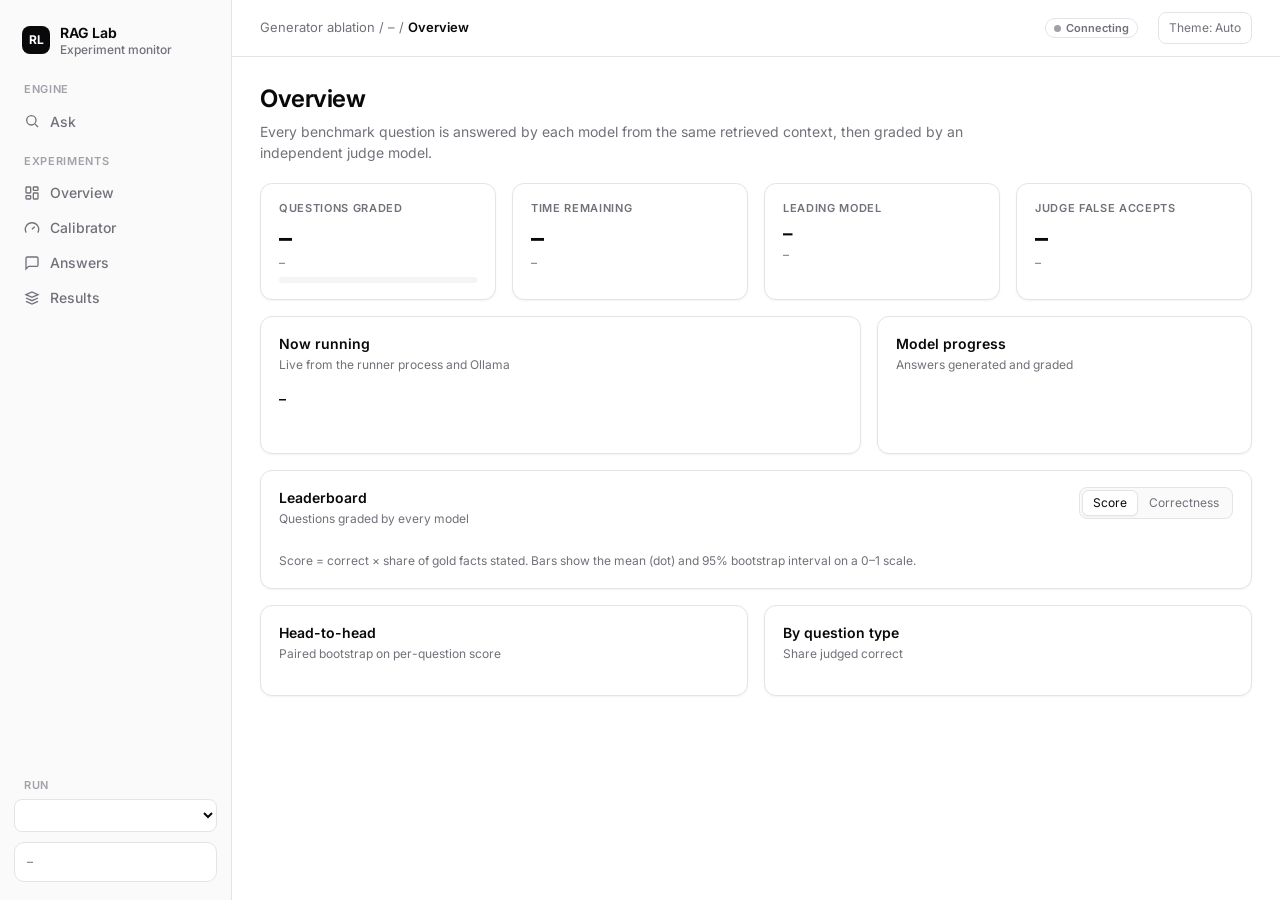
==== static/ablation.html @ 15f3eef8 "feat(web): real-time RAG engine website and experiment monitor Engine (core/engine.py, POST /engine/" ====
<!doctype html>
<html lang="en">
<head>
  <meta charset="utf-8">
  <meta name="viewport" content="width=device-width, initial-scale=1">
  <title>RAG Lab Monitor</title>
  <link rel="preconnect" href="https://fonts.googleapis.com">
  <link rel="preconnect" href="https://fonts.gstatic.com" crossorigin>
  <link href="https://fonts.googleapis.com/css2?family=Inter:wght@400;500;600;700&display=swap" rel="stylesheet">
  <link rel="stylesheet" href="/static/app.css">
</head>
<body>
<div class="app">
  <aside class="sidebar">
    <div class="brand"><div class="brand-mark">RL</div><div>RAG Lab<small>Experiment monitor</small></div></div>
    <nav aria-label="Views">
      <div class="nav-label">Engine</div>
      <a href="/"><svg viewBox="0 0 24 24" fill="none" stroke="currentColor" stroke-width="2" aria-hidden="true"><circle cx="11" cy="11" r="7"/><path d="M21 21l-4.3-4.3"/></svg>Ask</a>
      <div class="nav-label" style="margin-top:14px">Experiments</div>
      <a href="#overview" data-view="overview"><svg viewBox="0 0 24 24" fill="none" stroke="currentColor" stroke-width="2" aria-hidden="true"><rect x="3" y="3" width="7" height="9" rx="1"/><rect x="14" y="3" width="7" height="5" rx="1"/><rect x="14" y="12" width="7" height="9" rx="1"/><rect x="3" y="16" width="7" height="5" rx="1"/></svg>Overview</a>
      <a href="#calibrator" data-view="calibrator"><svg viewBox="0 0 24 24" fill="none" stroke="currentColor" stroke-width="2" aria-hidden="true"><path d="M12 14l4-4"/><path d="M3.3 19a10 10 0 1 1 17.4 0"/></svg>Calibrator</a>
      <a href="#answers" data-view="answers"><svg viewBox="0 0 24 24" fill="none" stroke="currentColor" stroke-width="2" aria-hidden="true"><path d="M21 15a2 2 0 0 1-2 2H7l-4 4V5a2 2 0 0 1 2-2h14a2 2 0 0 1 2 2z"/></svg>Answers</a>
      <a href="#results" data-view="results"><svg viewBox="0 0 24 24" fill="none" stroke="currentColor" stroke-width="2" aria-hidden="true"><path d="M3 7l9-4 9 4-9 4z"/><path d="M3 12l9 4 9-4"/><path d="M3 17l9 4 9-4"/></svg>Results</a>
    </nav>
    <div class="side-footer">
      <div><div class="nav-label">Run</div><select id="run" aria-label="Ablation run"></select></div>
      <div class="side-card" id="side-status">–</div>
    </div>
  </aside>

  <div class="main">
    <header class="topbar">
      <div class="crumbs">Generator ablation / <span id="crumb-run">–</span> / <b id="crumb-view">Overview</b></div>
      <div class="topbar-right">
        <span class="badge" id="status"><span class="dot"></span><span id="status-text">Connecting</span></span>
        <span class="updated" id="updated"></span>
        <button class="icon-btn" id="theme" type="button" aria-label="Color theme">Theme: Auto</button>
      </div>
    </header>

    <div class="content">
      <div class="error" id="error" role="alert" hidden></div>

      <!-- OVERVIEW -->
      <section class="view" id="view-overview">
        <div class="page-head"><h1>Overview</h1><p>Every benchmark question is answered by each model from the same retrieved context, then graded by an independent judge model.</p></div>
        <div class="grid kpis">
          <div class="card kpi"><div class="kpi-label">Questions graded</div><div class="kpi-value num" id="k-progress">–</div><div class="kpi-caption" id="k-progress-cap">–</div><div class="track"><span id="k-progress-bar" style="width:0"></span></div></div>
          <div class="card kpi"><div class="kpi-label">Time remaining</div><div class="kpi-value num" id="k-eta">–</div><div class="kpi-caption" id="k-eta-cap">–</div></div>
          <div class="card kpi"><div class="kpi-label">Leading model</div><div class="kpi-value" id="k-lead">–</div><div class="kpi-caption" id="k-lead-cap">–</div></div>
          <div class="card kpi"><div class="kpi-label">Judge false accepts</div><div class="kpi-value num" id="k-judge">–</div><div class="kpi-caption" id="k-judge-cap">–</div></div>
        </div>

        <div class="grid wide-left mt">
          <div class="card">
            <div class="card-head"><div><h2>Now running</h2><p>Live from the runner process and Ollama</p></div></div>
            <div class="card-body" aria-live="polite">
              <div class="phase" id="now-phase">–</div>
              <div class="steps" id="now-steps"></div>
              <div class="question" id="now-question" hidden></div>
            </div>
          </div>
          <div class="card">
            <div class="card-head"><div><h2>Model progress</h2><p>Answers generated and graded</p></div></div>
            <div class="card-body" id="model-progress"></div>
          </div>
        </div>

        <div class="card mt">
          <div class="card-head">
            <div><h2>Leaderboard</h2><p id="lb-sub">Questions graded by every model</p></div>
            <div class="segmented" role="group" aria-label="Metric">
              <button type="button" data-metric="leaderboard_score" aria-pressed="true">Score</button>
              <button type="button" data-metric="correctness" aria-pressed="false">Correctness</button>
            </div>
          </div>
          <div class="card-body table-wrap"><table id="leaderboard"></table>
            <p class="note">Score = correct × share of gold facts stated. Bars show the mean (dot) and 95% bootstrap interval on a 0–1 scale.</p></div>
        </div>

        <div class="grid two mt">
          <div class="card"><div class="card-head"><div><h2>Head-to-head</h2><p>Paired bootstrap on per-question score</p></div></div><div class="card-body pairs" id="pairs"></div></div>
          <div class="card"><div class="card-head"><div><h2>By question type</h2><p>Share judged correct</p></div></div><div class="card-body table-wrap"><table id="categories"></table></div></div>
        </div>
      </section>

      <!-- CALIBRATOR -->
      <section class="view" id="view-calibrator" hidden>
        <div class="page-head"><h1>Calibrator</h1><p>Before answering, a bootstrap ensemble of logistic models predicts from retrieval signals whether the retrieved documents contain the evidence. Confident questions take the fast path; the rest are reranked by a cross-encoder. Measured on held-out questions.</p></div>
        <div id="cal-missing" class="card empty" hidden>No calibrator evaluation yet. Run <code>scripts/evaluate_calibrator.py</code>.</div>
        <div id="cal-body">
          <div class="grid kpis">
            <div class="card kpi"><div class="kpi-label">Ranking quality (AUC)</div><div class="kpi-value num" id="c-auc">–</div><div class="kpi-caption" id="c-auc-cap">–</div></div>
            <div class="card kpi"><div class="kpi-label">Probability error (Brier)</div><div class="kpi-value num" id="c-brier">–</div><div class="kpi-caption" id="c-brier-cap">–</div></div>
            <div class="card kpi"><div class="kpi-label">Recall@10 with routing</div><div class="kpi-value num" id="c-recall">–</div><div class="kpi-caption" id="c-recall-cap">–</div></div>
            <div class="card kpi"><div class="kpi-label">Retrieval time saved</div><div class="kpi-value num" id="c-time">–</div><div class="kpi-caption" id="c-time-cap">–</div></div>
          </div>

          <div class="card mt">
            <div class="card-head"><div><h2>Answer only when confident</h2><p id="sel-sub">If the system declines the questions the calibrator is least sure about, does answer accuracy rise?</p></div></div>
            <div class="card-body"><div id="selective"></div><div class="legend" id="selective-legend"></div><p class="note" id="selective-note"></p></div>
          </div>

          <div class="grid two mt">
            <div class="card">
              <div class="card-head"><div><h2>Reliability</h2><p>Predicted chance of complete retrieval vs. how often it happened</p></div></div>
              <div class="card-body"><div id="reliability"></div><p class="note">On the dashed line, a prediction of 70% comes true 70% of the time.</p></div>
            </div>
            <div class="card">
              <div class="card-head"><div><h2>Cost vs. quality</h2><p>Every Fast threshold, from "always rerank" to "never rerank"</p></div></div>
              <div class="card-body"><div id="frontier"></div><p class="note" id="frontier-note"></p></div>
            </div>
          </div>

          <div class="card mt">
            <div class="card-head"><div><h2>Where questions are routed</h2><p>Held-out questions at the configured thresholds</p></div></div>
            <div class="card-body"><div id="routes"></div></div>
          </div>
        </div>
      </section>

      <!-- ANSWERS -->
      <section class="view" id="view-answers" hidden>
        <div class="page-head"><h1>Answers</h1><p>The most recent questions, every model's answer side by side with the judge's verdict.</p></div>
        <div class="toolbar">
          <div class="segmented" role="group" aria-label="Filter answers">
            <button type="button" data-filter="all" aria-pressed="true">All</button>
            <button type="button" data-filter="disagree" aria-pressed="false">Models disagree</button>
            <button type="button" data-filter="wrong" aria-pressed="false">Any incorrect</button>
            <button type="button" data-filter="pending" aria-pressed="false">Awaiting judge</button>
          </div>
          <input class="search" id="feed-search" type="search" placeholder="Search questions or answers" aria-label="Search answers">
        </div>
        <div class="feed" id="feed"></div>
      </section>

      <!-- RESULTS -->
      <section class="view" id="view-results" hidden>
        <div class="page-head"><h1>Results</h1><p>Every saved experiment in <code>results/</code>, with its metrics, per-question CSVs, and the git commit and config it was produced with.</p></div>
        <div class="card"><div class="card-body table-wrap"><table id="results-table"></table></div></div>
      </section>
    </div>
  </div>
</div>
<div class="tooltip" id="tooltip" role="tooltip"></div>

<script>
const POLL_MS = 4000, CAL_POLL_MS = 30000;
const SERIES = ['var(--series-1)', 'var(--series-2)', 'var(--series-3)'];
const VIEWS = { overview: 'Overview', calibrator: 'Calibrator', answers: 'Answers', results: 'Results' };
const $ = (id) => document.getElementById(id);
const esc = (s) => String(s ?? '').replace(/[&<>"']/g, c => ({ '&': '&amp;', '<': '&lt;', '>': '&gt;', '"': '&quot;', "'": '&#39;' }[c]));
const short = (m) => m.split('/').pop();
const pct = (x, d = 0) => x == null ? '–' : `${(x * 100).toFixed(d)}%`;
const fix = (x, d = 2) => x == null ? '–' : Number(x).toFixed(d);
const store = { get(k) { try { return localStorage.getItem(k); } catch { return null; } }, set(k, v) { try { localStorage.setItem(k, v); } catch {} } };

let runName = null, status = null, calibration = null, metric = 'leaderboard_score', feedFilter = 'all';
let statusTimer = null, calTimer = null;
const seen = new Set(), openGold = new Set();
const colorOf = {};

/* ---------- theme ---------- */
const THEMES = ['auto', 'light', 'dark'];
function applyTheme(t) {
  if (t === 'auto') document.documentElement.removeAttribute('data-theme'); else document.documentElement.dataset.theme = t;
  $('theme').textContent = `Theme: ${t[0].toUpperCase()}${t.slice(1)}`;
}
let theme = store.get('rag-lab-theme') || 'auto';
applyTheme(theme);
$('theme').onclick = () => { theme = THEMES[(THEMES.indexOf(theme) + 1) % 3]; store.set('rag-lab-theme', theme); applyTheme(theme); };

/* ---------- tooltip ---------- */
const tip = $('tooltip');
function showTip(html, x, y) { tip.innerHTML = html; tip.style.display = 'block'; tip.style.left = `${Math.min(x + 14, innerWidth - tip.offsetWidth - 8)}px`; tip.style.top = `${Math.min(y + 14, innerHeight - tip.offsetHeight - 8)}px`; }
function hideTip() { tip.style.display = 'none'; }
function bindTips(root) {
  root.querySelectorAll('[data-tip]').forEach(el => {
    el.addEventListener('mousemove', e => showTip(el.dataset.tip, e.clientX, e.clientY));
    el.addEventListener('mouseleave', hideTip);
    el.addEventListener('focus', () => { const r = el.getBoundingClientRect(); showTip(el.dataset.tip, r.left + r.width / 2, r.top); });
    el.addEventListener('blur', hideTip);
  });
}

/* ---------- routing ---------- */
function currentView() { const v = location.hash.slice(1); return VIEWS[v] ? v : 'overview'; }
function showView() {
  const v = currentView();
  Object.keys(VIEWS).forEach(k => { $(`view-${k}`).hidden = k !== v; });
  document.querySelectorAll('nav a[data-view]').forEach(a => a.setAttribute('aria-current', a.dataset.view === v ? 'page' : 'false'));
  $('crumb-view').textContent = VIEWS[v];
  if (v === 'calibrator') pollCalibration();
  if (v === 'results') loadResults();
}
addEventListener('hashchange', showView);

/* ---------- data ---------- */
async function getJSON(url) { const r = await fetch(url); if (!r.ok) throw new Error(`${url}: HTTP ${r.status}`); return r.json(); }
function setError(message) { $('error').hidden = !message; $('error').textContent = message || ''; }

async function loadRuns() {
  const runs = await getJSON('/ablation/runs');
  $('run').innerHTML = runs.map(r => `<option value="${esc(r.name)}">${esc(r.name)}${r.running ? ' · live' : ''}</option>`).join('');
  const saved = store.get('rag-lab-run');
  const pick = runs.find(r => r.name === saved) || runs.find(r => r.running) || runs[0];
  if (!pick) { setError('No ablation runs found in data/ablation_runs.'); return; }
  runName = pick.name; $('run').value = runName;
  $('run').onchange = () => { runName = $('run').value; store.set('rag-lab-run', runName); seen.clear(); pollStatus(); pollCalibration(); };
}
async function pollStatus() {
  clearTimeout(statusTimer);
  if (!runName) return;
  try { status = await getJSON(`/ablation/runs/${encodeURIComponent(runName)}`); setError(''); rerender(); }
  catch (e) { setError(`Could not refresh: ${e.message}`); }
  finally { if (!document.hidden) statusTimer = setTimeout(pollStatus, POLL_MS); }
}
async function pollCalibration() {
  clearTimeout(calTimer);
  try { calibration = await getJSON(`/ablation/calibration?run=${encodeURIComponent(runName || '')}`); renderCalibrator(); }
  catch (e) { setError(`Could not load calibrator results: ${e.message}`); }
  finally { if (!document.hidden && currentView() === 'calibrator') calTimer = setTimeout(pollCalibration, CAL_POLL_MS); }
}
document.addEventListener('visibilitychange', () => { if (!document.hidden) { pollStatus(); if (currentView() === 'calibrator') pollCalibration(); } });

function rerender() {
  if (!status) return;
  const models = Object.keys(status.manifest.candidates);
  models.forEach((m, i) => { colorOf[m] = SERIES[i] || 'var(--faint)'; });
  renderChrome(); renderOverview(models); renderFeed(models);
}

/* ---------- chrome ---------- */
function duration(s) {
  if (s == null) return '–';
  const h = Math.floor(s / 3600), m = Math.round((s % 3600) / 60);
  if (h >= 24) return `${Math.floor(h / 24)}d ${h % 24}h`;
  return h ? `${h}h ${m}m` : `${m}m`;
}
function renderChrome() {
  const s = status;
  $('crumb-run').textContent = s.name;
  $('status').className = 'badge' + (s.running ? ' live' : '');
  $('status-text').textContent = s.running ? 'Live' : 'Stopped';
  $('updated').textContent = `Updated ${new Date().toLocaleTimeString([], { hour: '2-digit', minute: '2-digit', second: '2-digit' })}`;
  $('side-status').innerHTML = s.running
    ? `<b>Runner active</b><br>${esc(s.activity.phase)}${s.activity.model ? ` · ${esc(short(s.activity.model))}` : ''}<br>Judge: ${esc(s.manifest.judge_model)}`
    : `<b>Runner stopped</b><br>Finished work is kept; restart the runner to resume.`;
}

/* ---------- overview ---------- */
function ciBar(value, lo, hi, color) {
  const W = 140, H = 18, x = v => 5 + v * (W - 10);
  return `<svg width="${W}" height="${H}" viewBox="0 0 ${W} ${H}" aria-hidden="true" style="vertical-align:middle">
    <line x1="${x(0)}" x2="${x(1)}" y1="9" y2="9" stroke="var(--grid)" stroke-width="2" stroke-linecap="round"/>
    <line x1="${x(lo)}" x2="${x(hi)}" y1="9" y2="9" stroke="${color}" stroke-width="2" stroke-linecap="round"/>
    <line x1="${x(lo)}" x2="${x(lo)}" y1="5" y2="13" stroke="${color}" stroke-width="2" stroke-linecap="round"/>
    <line x1="${x(hi)}" x2="${x(hi)}" y1="5" y2="13" stroke="${color}" stroke-width="2" stroke-linecap="round"/>
    <circle cx="${x(value)}" cy="9" r="4.5" fill="${color}" stroke="var(--card)" stroke-width="2"/></svg>`;
}
function renderOverview(models) {
  const s = status, p = s.progress, sum = s.summary;
  $('k-progress').textContent = `${p.fully_judged} / ${p.total}`;
  $('k-progress-cap').textContent = `${p.retrieved} retrieved · ${pct(p.fully_judged / p.total, 1)} complete`;
  $('k-progress-bar').style.width = `${100 * p.fully_judged / p.total}%`;
  if (s.running && s.eta_seconds != null) {
    $('k-eta').textContent = duration(s.eta_seconds);
    const done = new Date(Date.now() + s.eta_seconds * 1000);
    $('k-eta-cap').textContent = `finishes around ${done.toLocaleDateString([], { weekday: 'short' })} ${done.toLocaleTimeString([], { hour: '2-digit', minute: '2-digit' })}`;
  } else { $('k-eta').textContent = 'Paused'; $('k-eta-cap').textContent = 'runner not active'; }

  const ranked = models.filter(m => sum.models[m]).sort((a, b) => sum.models[b].leaderboard_score - sum.models[a].leaderboard_score);
  if (ranked.length) {
    const lead = ranked[0];
    const pairs = Object.values(sum.paired_leaderboard_differences || {}).filter(x => x.first === lead || x.second === lead);
    const clear = pairs.length && pairs.every(x => x.significant && ((x.first === lead) === (x.mean_difference > 0)));
    $('k-lead').innerHTML = `<span class="swatch" style="background:${colorOf[lead]};margin-right:9px;width:11px;height:11px"></span>${esc(short(lead))}`;
    $('k-lead-cap').textContent = `score ${fix(sum.models[lead].leaderboard_score)} · ${clear ? 'ahead of every model (significant)' : 'lead not yet significant'}`;
  }
  const j = sum.judge_sanity;
  $('k-judge').textContent = j ? pct(j.wrong_answer_marked_correct) : '–';
  $('k-judge-cap').textContent = j ? `wrong answers judged correct · ${pct(j.wrong_answer_facts_present)} of their facts credited · n=${j.n}` : 'no sanity checks yet';

  const a = s.activity;
  const steps = [['retrieving', null, 'Retrieve'], ...models.map(m => ['generating', m, short(m)]), ['judging', null, 'Judge']];
  const activeIndex = steps.findIndex(([phase, model]) => phase === a.phase && (model == null || model === a.model));
  $('now-phase').innerHTML = s.running
    ? `<span class="dot on"></span>${esc({ generating: 'Generating answers', judging: 'Judging answers', retrieving: 'Retrieving context' }[a.phase] || a.phase)}${a.model ? ` <span class="muted">· ${esc(short(a.model))}</span>` : ''}`
    : '<span class="dot"></span>Stopped <span class="muted">· restart the runner to resume</span>';
  $('now-steps').innerHTML = steps.map(([, model, label], i) => {
    const state = !s.running ? '' : i < activeIndex ? 'done' : i === activeIndex ? 'active' : '';
    return `<span class="step ${state}">${model ? `<span class="swatch" style="background:${colorOf[model]}"></span>` : ''}${esc(label)}</span>`;
  }).join('<span class="faint" aria-hidden="true">→</span>');
  $('now-question').hidden = !a.question;
  $('now-question').innerHTML = a.question ? `<span class="chip">${esc((a.category || '').replaceAll('_', ' '))}</span>${esc(a.question)}` : '';

  $('model-progress').innerHTML = models.map(m => {
    const pm = p.models[m];
    const meter = (label, n) => `<div class="meter"><div class="meter-row"><span>${label}</span><span class="num"><b>${n}</b>/${p.total}</span></div><div class="track"><span style="width:${100 * n / p.total}%;background:${colorOf[m]}"></span></div></div>`;
    const live = s.running && a.model === m ? `<span class="badge live" style="margin-left:auto"><span class="dot"></span>${esc(a.phase)}</span>` : '';
    return `<div style="margin-bottom:14px"><div class="model-cell"><span class="swatch" style="background:${colorOf[m]}"></span>${esc(short(m))}${live}</div>${meter('Answered', pm.answered)}${meter('Graded', pm.judged)}</div>`;
  }).join('');

  $('lb-sub').textContent = `${sum.questions_judged_by_all_models} questions graded by every model · judge ${s.manifest.judge_model}`;
  const ciKey = metric === 'correctness' ? 'correctness_95ci' : 'leaderboard_95ci';
  const rows = models.filter(m => sum.models[m]).sort((x, y) => sum.models[y][metric] - sum.models[x][metric]);
  $('leaderboard').innerHTML = rows.length ? `<thead><tr><th>#</th><th>Model</th><th>${metric === 'correctness' ? 'Correct' : 'Score'} · 95% interval</th><th class="right">Score</th><th class="right">Correct</th><th class="right">Facts stated</th><th class="right">Avg answer</th><th class="right">Cut off</th></tr></thead><tbody>` +
    rows.map((m, i) => {
      const v = sum.models[m], [lo, hi] = v[ciKey];
      return `<tr><td class="faint num">${i + 1}</td>
        <td><div class="model-cell"><span class="swatch" style="background:${colorOf[m]}"></span><div>${esc(short(m))}<small>${esc(s.manifest.candidates[m])}</small></div></div></td>
        <td style="white-space:nowrap"><span tabindex="0" data-tip="<b>${esc(short(m))}</b>${metric === 'correctness' ? 'Correct' : 'Score'} ${fix(v[metric])}<br>95% interval ${fix(lo)}–${fix(hi)}">${ciBar(v[metric], lo, hi, colorOf[m])}</span> <span class="num muted small">${fix(lo)}–${fix(hi)}</span></td>
        <td class="right num"><b>${fix(v.leaderboard_score)}</b></td><td class="right num">${pct(v.correctness)}</td><td class="right num">${pct(v.completeness)}</td>
        <td class="right num">${Math.round(v.mean_generation_seconds)} s</td><td class="right num">${v.answers_cut_at_token_limit}</td></tr>`;
    }).join('') + '</tbody>' : '<tbody><tr><td class="empty">No graded questions yet.</td></tr></tbody>';
  bindTips($('leaderboard'));

  const pairs = Object.values(sum.paired_leaderboard_differences || {});
  $('pairs').innerHTML = pairs.length ? pairs.map(x => {
    const better = x.mean_difference >= 0 ? x.first : x.second, worse = better === x.first ? x.second : x.first;
    return `<div class="pair"><span class="swatch" style="background:${colorOf[better]}"></span><b>${esc(short(better))}</b><span class="muted">over</span>${esc(short(worse))}
      <span class="num">+${fix(Math.abs(x.mean_difference))}</span><span class="faint small num ci">95% interval ${fix(x['95ci'][0])} to ${fix(x['95ci'][1])}</span>
      <span class="badge ${x.significant ? 'ok' : ''}">${x.significant ? '✓ Significant' : '~ Not yet'}</span></div>`;
  }).join('') : '<div class="empty">Needs graded questions.</div>';

  const counts = sum.questions_by_category || {};
  const cats = Object.keys(counts);
  $('categories').innerHTML = cats.length ? `<thead><tr><th>Type</th><th class="right">n</th>${models.map(m => `<th class="right"><span class="swatch" style="background:${colorOf[m]}"></span> ${esc(short(m))}</th>`).join('')}</tr></thead><tbody>` +
    cats.map(c => `<tr><td style="text-transform:capitalize">${esc(c.replaceAll('_', ' '))}</td><td class="right faint num">${counts[c]}</td>${models.map(m => `<td class="right num">${pct(sum.models[m]?.correctness_by_category?.[c])}</td>`).join('')}</tr>`).join('') + '</tbody>'
    : '<tbody><tr><td class="empty">No graded questions yet.</td></tr></tbody>';
}
document.querySelectorAll('[data-metric]').forEach(b => b.addEventListener('click', () => {
  metric = b.dataset.metric;
  document.querySelectorAll('[data-metric]').forEach(o => o.setAttribute('aria-pressed', String(o === b)));
  rerender();
}));

/* ---------- calibrator ---------- */
function ticks(lo, hi, n) { return Array.from({ length: n + 1 }, (_, i) => lo + (hi - lo) * i / n); }
function renderCalibrator() {
  const c = calibration;
  $('cal-missing').hidden = !!c?.available; $('cal-body').hidden = !c?.available;
  if (!c?.available) return;
  const t = c.test, st = t.strategies;
  $('c-auc').textContent = fix(t.auc);
  $('c-auc-cap').textContent = `0.5 = guessing · ${t.n} held-out questions`;
  $('c-brier').textContent = fix(t.brier, 3);
  $('c-brier-cap').textContent = `constant guess ${fix(t.brier_constant, 3)} → ${pct(1 - t.brier / t.brier_constant)} lower error`;
  $('c-recall').textContent = fix(st.adaptive.recall, 3);
  $('c-recall-cap').textContent = `always rerank ${fix(st.crag.recall, 3)} · never rerank ${fix(st.hybrid.recall, 3)}`;
  $('c-time').textContent = pct(1 - st.adaptive.seconds / st.crag.seconds);
  $('c-time-cap').textContent = `${fix(st.adaptive.seconds, 1)} s vs ${fix(st.crag.seconds, 1)} s per query when always reranking`;
  renderSelective(c.selective_answering || {});
  renderReliability(t.reliability);
  renderFrontier(t, c.router);
  renderRoutes(t.routes);
}

function renderSelective(curves) {
  const models = Object.keys(curves).filter(m => curves[m].points.length);
  const n = Math.max(0, ...Object.values(curves).map(c => c.n));
  if (!models.length) {
    $('selective').innerHTML = `<div class="empty">Waiting for graded held-out answers (${n} so far, need 5).</div>`;
    $('selective-legend').innerHTML = ''; $('selective-note').textContent = ''; return;
  }
  const W = 720, H = 280, L = 44, R = 120, T = 12, B = 38;
  const x = cov => L + (1 - cov) / 0.8 * (W - L - R);
  const y = acc => T + (1 - acc) * (H - T - B);
  let svg = `<svg viewBox="0 0 ${W} ${H}" width="100%" role="img" aria-label="Accuracy as the system answers fewer, more confident questions">`;
  for (const v of ticks(0, 1, 4)) svg += `<line x1="${L}" x2="${W - R}" y1="${y(v)}" y2="${y(v)}" stroke="var(--grid)"/><text x="${L - 8}" y="${y(v) + 4}" text-anchor="end">${pct(v)}</text>`;
  for (const cov of [1, .8, .6, .4, .2]) svg += `<text x="${x(cov)}" y="${H - 18}" text-anchor="middle">${pct(cov)}</text>`;
  svg += `<text x="${(L + W - R) / 2}" y="${H - 2}" text-anchor="middle">share of questions answered (most confident first)</text>`;
  const labelY = [];
  models.forEach(m => {
    const cv = curves[m], color = colorOf[m] || 'var(--faint)';
    svg += `<line x1="${x(1)}" x2="${x(0.2)}" y1="${y(cv.overall)}" y2="${y(cv.overall)}" stroke="${color}" stroke-width="1.5" stroke-dasharray="4 4" opacity=".7"/>`;
    svg += `<polyline fill="none" stroke="${color}" stroke-width="2" stroke-linejoin="round" points="${cv.points.map(pt => `${x(pt.coverage)},${y(pt.accuracy)}`).join(' ')}"/>`;
    cv.points.forEach(pt => {
      svg += `<circle cx="${x(pt.coverage)}" cy="${y(pt.accuracy)}" r="4" fill="${color}" stroke="var(--card)" stroke-width="2"/>`;
      svg += `<circle cx="${x(pt.coverage)}" cy="${y(pt.accuracy)}" r="11" fill="transparent" tabindex="0" data-tip="<b>${esc(short(m))}</b>Answer the ${pct(pt.coverage)} most confident (${pt.answered} of ${cv.n})<br>Accuracy ${pct(pt.accuracy)} vs ${pct(cv.overall)} answering all"/>`;
    });
    const last = cv.points[cv.points.length - 1];
    let ly = y(last.accuracy) + 4; while (labelY.some(v => Math.abs(v - ly) < 13)) ly += 13; labelY.push(ly);
    svg += `<text class="label" x="${x(last.coverage) + 10}" y="${ly}">${esc(short(m))}</text>`;
  });
  $('selective').innerHTML = svg + '</svg>';
  bindTips($('selective'));
  $('selective-legend').innerHTML = models.map(m => `<span><span class="swatch" style="background:${colorOf[m]}"></span>${esc(short(m))} · AUC ${fix(curves[m].auc)}</span>`).join('') + '<span><span class="dash"></span>answering everything (= random abstention)</span>';
  const best = models[0], cv = curves[best], at70 = cv.points.find(pt => pt.coverage === 0.7);
  $('selective-note').textContent = `${cv.n} held-out questions graded so far. ` + (at70 ? `Answering only the 70% most confident, ${short(best)} is correct ${pct(at70.accuracy)} of the time vs ${pct(cv.overall)} when answering everything. ` : '') + 'A line above its dashed baseline means the calibrator’s confidence predicts answer correctness, not only retrieval. Small n: expect this to move as the run continues.';
}

function renderReliability(bins) {
  const S = 300, P = 38, x = v => P + v * (S - P - 10), y = v => S - P - v * (S - P - 10);
  let svg = `<svg viewBox="0 0 ${S} ${S}" width="100%" style="max-width:360px;display:block;margin:0 auto" role="img" aria-label="Reliability diagram">`;
  for (const v of ticks(0, 1, 4)) {
    svg += `<line x1="${x(0)}" x2="${x(1)}" y1="${y(v)}" y2="${y(v)}" stroke="var(--grid)"/><text x="${P - 6}" y="${y(v) + 4}" text-anchor="end">${pct(v)}</text>`;
    svg += `<text x="${x(v)}" y="${S - P + 16}" text-anchor="middle">${pct(v)}</text>`;
  }
  svg += `<line x1="${x(0)}" y1="${y(0)}" x2="${x(1)}" y2="${y(1)}" stroke="var(--faint)" stroke-dasharray="4 4"/>`;
  svg += `<polyline fill="none" stroke="var(--accent)" stroke-width="2" points="${bins.map(b => `${x(b.predicted)},${y(b.observed)}`).join(' ')}"/>`;
  bins.forEach(b => {
    svg += `<circle cx="${x(b.predicted)}" cy="${y(b.observed)}" r="5" fill="var(--accent)" stroke="var(--card)" stroke-width="2"/>`;
    svg += `<circle cx="${x(b.predicted)}" cy="${y(b.observed)}" r="12" fill="transparent" tabindex="0" data-tip="<b>${b.n} questions</b>Predicted ${pct(b.predicted)}<br>Actually complete ${pct(b.observed)}"/>`;
  });
  svg += `<text x="${(x(0) + x(1)) / 2}" y="${S - 4}" text-anchor="middle">predicted</text><text transform="translate(10 ${(y(0) + y(1)) / 2}) rotate(-90)" text-anchor="middle">observed</text></svg>`;
  $('reliability').innerHTML = svg + `<details class="data"><summary>Data table</summary><table><thead><tr><th>Predicted</th><th>Observed</th><th class="right">n</th></tr></thead><tbody>${bins.map(b => `<tr><td class="num">${pct(b.predicted)}</td><td class="num">${pct(b.observed)}</td><td class="right num">${b.n}</td></tr>`).join('')}</tbody></table></details>`;
  bindTips($('reliability'));
}

function renderFrontier(t, router) {
  const sweep = t.threshold_sweep, st = t.strategies;
  const xs = sweep.map(pt => pt.seconds), ys = sweep.map(pt => pt.recall);
  const xmin = Math.min(...xs) * 0.9, xmax = Math.max(...xs) * 1.05;
  const ymin = Math.floor((Math.min(...ys) - 0.01) * 100) / 100, ymax = Math.ceil((Math.max(...ys) + 0.01) * 100) / 100;
  const W = 420, H = 300, L = 46, R = 16, T = 22, B = 38;
  const x = v => L + (v - xmin) / (xmax - xmin) * (W - L - R), y = v => T + (ymax - v) / (ymax - ymin) * (H - T - B);
  let svg = `<svg viewBox="0 0 ${W} ${H}" width="100%" role="img" aria-label="Recall against retrieval seconds per query for each Fast threshold">`;
  for (const v of ticks(ymin, ymax, 4)) svg += `<line x1="${L}" x2="${W - R}" y1="${y(v)}" y2="${y(v)}" stroke="var(--grid)"/><text x="${L - 6}" y="${y(v) + 4}" text-anchor="end">${fix(v)}</text>`;
  for (const v of ticks(xmin, xmax, 4)) svg += `<text x="${x(v)}" y="${H - 20}" text-anchor="middle">${fix(v, 1)}s</text>`;
  svg += `<text x="${(L + W - R) / 2}" y="${H - 3}" text-anchor="middle">retrieval seconds per query</text>`;
  const ordered = [...sweep].sort((a, b) => a.seconds - b.seconds);
  svg += `<polyline fill="none" stroke="var(--faint)" stroke-width="2" points="${ordered.map(pt => `${x(pt.seconds)},${y(pt.recall)}`).join(' ')}"/>`;
  sweep.forEach(pt => {
    svg += `<circle cx="${x(pt.seconds)}" cy="${y(pt.recall)}" r="3" fill="var(--faint)"/>`;
    svg += `<circle cx="${x(pt.seconds)}" cy="${y(pt.recall)}" r="9" fill="transparent" tabindex="0" data-tip="<b>Fast if p ≥ ${fix(pt.fast_threshold)}</b>${pct(pt.fast_share)} take the fast path<br>Recall ${fix(pt.recall, 3)} · ${fix(pt.seconds, 2)} s/query"/>`;
  });
  [
    ['Always rerank', st.crag.seconds, st.crag.recall, 'var(--muted)', 'end'],
    ['Never rerank', st.hybrid.seconds, st.hybrid.recall, 'var(--muted)', 'start'],
    [`Adaptive (p ≥ ${fix(router.fast_mean)})`, st.adaptive.seconds, st.adaptive.recall, 'var(--accent)', 'end'],
  ].forEach(([label, sx, sy, color, anchor]) => {
    svg += `<circle cx="${x(sx)}" cy="${y(sy)}" r="6" fill="${color}" stroke="var(--card)" stroke-width="2"/>`;
    svg += `<text class="label" x="${x(sx) + (anchor === 'end' ? -10 : 10)}" y="${y(sy) - 10}" text-anchor="${anchor}">${esc(label)}</text>`;
  });
  $('frontier').innerHTML = svg + '</svg>' + `<details class="data"><summary>Data table</summary><table><thead><tr><th>Fast if p ≥</th><th class="right">Fast share</th><th class="right">Recall</th><th class="right">s/query</th></tr></thead><tbody>${sweep.map(pt => `<tr><td class="num">${fix(pt.fast_threshold)}</td><td class="right num">${pct(pt.fast_share)}</td><td class="right num">${fix(pt.recall, 3)}</td><td class="right num">${fix(pt.seconds, 2)}</td></tr>`).join('')}</tbody></table></details>`;
  bindTips($('frontier'));
  $('frontier-note').textContent = `Adaptive keeps ${pct(st.adaptive.recall / st.crag.recall, 1)} of always-rerank recall at ${pct(st.adaptive.seconds / st.crag.seconds)} of its retrieval time. Timings were measured while the ablation shared the CPU, so absolute seconds are inflated; the ratio is what matters.`;
}

function renderRoutes(routes) {
  const order = [['Fast', 'var(--track-fast)', 'hybrid results as-is'], ['Corrective', 'var(--track-corrective)', 'cross-encoder rerank'], ['Abstain', 'var(--track-abstain)', 'replies "I don’t know"']];
  const total = order.reduce((acc, [k]) => acc + (routes[k] || 0), 0) || 1;
  $('routes').innerHTML = `<div style="display:flex;height:28px;border-radius:8px;overflow:hidden;gap:2px">${order.filter(([k]) => routes[k]).map(([k, color]) => `<div tabindex="0" data-tip="<b>${k}</b>${routes[k]} questions (${pct(routes[k] / total)})" style="width:${100 * routes[k] / total}%;background:${color}"></div>`).join('')}</div>
    <div class="legend">${order.map(([k, color, what]) => `<span><span class="swatch" style="background:${color}"></span><b style="color:var(--text);font-weight:600">${k}</b> ${routes[k] || 0} (${pct((routes[k] || 0) / total)}) · ${what}</span>`).join('')}</div>`;
  bindTips($('routes'));
}

/* ---------- answers ---------- */
document.querySelectorAll('[data-filter]').forEach(b => b.addEventListener('click', () => {
  feedFilter = b.dataset.filter;
  document.querySelectorAll('[data-filter]').forEach(o => o.setAttribute('aria-pressed', String(o === b)));
  rerender();
}));
$('feed-search').addEventListener('input', () => rerender());
const feedKey = (item) => item.question_id + ':' + Object.values(item.answers).map(a => a.verdict ? 'j' : 'a').join('');
function renderFeed(models) {
  document.querySelectorAll('#feed details').forEach(d => d.open ? openGold.add(d.dataset.qid) : openGold.delete(d.dataset.qid));
  const query = $('feed-search').value.trim().toLowerCase();
  const items = status.recent.filter(item => {
    const verdicts = models.map(m => item.answers[m]?.verdict).filter(Boolean);
    if (feedFilter === 'disagree' && !(verdicts.length > 1 && new Set(verdicts.map(v => v.correct)).size > 1)) return false;
    if (feedFilter === 'wrong' && !verdicts.some(v => !v.correct)) return false;
    if (feedFilter === 'pending' && verdicts.length === Object.keys(item.answers).length) return false;
    if (query && !(item.question + ' ' + Object.values(item.answers).map(a => a.answer).join(' ')).toLowerCase().includes(query)) return false;
    return true;
  });
  const firstPaint = seen.size === 0;
  $('feed').innerHTML = items.length ? items.map(item => {
    const fresh = !firstPaint && !seen.has(feedKey(item));
    const cols = models.map(m => {
      const a = item.answers[m];
      const head = `<span class="swatch" style="background:${colorOf[m]}"></span>${esc(short(m))}`;
      if (!a) return `<div class="answer"><div class="answer-head">${head}<span class="badge">Waiting</span></div></div>`;
      const v = a.verdict;
      const badge = !v ? '<span class="badge">Awaiting judge</span>' : v.correct ? '<span class="badge ok">✓ Correct</span>' : '<span class="badge bad">✕ Incorrect</span>';
      return `<div class="answer"><div class="answer-head">${head}${badge}</div><p>${esc(a.answer)}</p>
        <div class="answer-foot num">${v ? `${v.facts_present}/${v.facts_total} facts · ` : ''}${Math.round(a.seconds)} s${a.cut_off ? ' · cut off at token limit' : ''}</div></div>`;
    }).join('');
    return `<article class="card item${fresh ? ' fresh' : ''}">
      <div class="item-head"><span class="chip">${esc(item.category.replaceAll('_', ' '))}</span><span>${esc(item.question_id)}</span><span>· retrieval recall ${item.recall_at_k == null ? 'n/a' : fix(item.recall_at_k)}</span></div>
      <h3>${esc(item.question)}</h3><div class="answers">${cols}</div>
      <details data-qid="${esc(item.question_id)}"${openGold.has(item.question_id) ? ' open' : ''}><summary>Gold answer</summary><p>${esc(item.gold_answer)}</p></details></article>`;
  }).join('') : '<div class="card empty">No answers match this filter.</div>';
  status.recent.forEach(item => seen.add(feedKey(item)));
  setTimeout(() => document.querySelectorAll('.item.fresh').forEach(el => el.classList.remove('fresh')), 2500);
}

/* ---------- results ---------- */
const KIND_LABELS = { retrieval_eval: 'Retrieval eval', calibrator_training: 'Calibrator training', calibrator_eval: 'Calibrator eval', generator_ablation: 'Generator ablation' };
const PRIMARY_FILES = ['per_question.csv', 'examples.csv', 'result.json', 'meta.json'];
function resultFiles(r) {
  const link = f => `<a href="/results/${encodeURIComponent(r.kind)}/${encodeURIComponent(r.id)}/${encodeURIComponent(f)}" download>${esc(f)}</a>`;
  const primary = r.files.filter(f => PRIMARY_FILES.includes(f)), rest = r.files.filter(f => !PRIMARY_FILES.includes(f));
  return primary.map(link).join('<br>') + (rest.length ? `<details class="data"><summary>+${rest.length} more files</summary>${rest.map(link).join('<br>')}</details>` : '');
}
async function loadResults() {
  try {
    const index = await getJSON('/results');
    $('results-table').innerHTML = index.length ? `<thead><tr><th>Created</th><th>Kind</th><th>Result</th><th>Headline</th><th>Files</th></tr></thead><tbody>` +
      index.map(r => `<tr><td class="num small" style="white-space:nowrap">${esc(new Date(r.created_at).toLocaleString([], { dateStyle: 'medium', timeStyle: 'short' }))}</td>
        <td><span class="badge">${esc(KIND_LABELS[r.kind] || r.kind)}</span></td>
        <td>${esc(r.title)}<div class="faint small">${esc(r.path)} · ${esc((r.git_commit || 'no commit').slice(0, 7))}${r.git_dirty ? ' + uncommitted changes' : ''}</div></td>
        <td class="small num">${Object.entries(r.headline).map(([k, v]) => `<div><span class="muted">${esc(k.replaceAll('_', ' '))}</span> ${esc(typeof v === 'number' && !Number.isInteger(v) ? v.toFixed(3) : v)}</div>`).join('')}</td>
        <td class="small" style="min-width:180px">${resultFiles(r)}</td></tr>`).join('') + '</tbody>'
      : '<tbody><tr><td class="empty">No saved results yet.</td></tr></tbody>';
  } catch (e) { setError(`Could not load results: ${e.message}`); }
}

loadRuns().then(() => { showView(); pollStatus(); pollCalibration(); });
</script>
</body>
</html>
---- static/app.css ----
/* RAG Lab design system: shared by the Ask page (index.html) and the monitor (ablation.html). */
:root {
  --bg:#ffffff; --bg-subtle:#fafafa; --card:#ffffff; --hover:#f4f4f5; --border:#e4e4e7; --grid:#ececef;
  --text:#09090b; --muted:#71717a; --faint:#a1a1aa; --accent:#0d9488;
  /* categorical slots 1-3, light steps (validated on #fff; aqua < 3:1, so marks are always labelled) */
  --series-1:#2a78d6; --series-2:#eb6834; --series-3:#1baf7a;
  /* routing tracks: neutral steps, always labelled; model colors stay reserved for models */
  --track-fast:#52525b; --track-corrective:#a1a1aa; --track-abstain:#d4d4d8;
  --good:#0ca30c; --critical:#d03b3b; --shadow:0 1px 2px #0000000d;
  color-scheme:light;
}
@media (prefers-color-scheme: dark) {
  :root:not([data-theme="light"]) {
    --bg:#09090b; --bg-subtle:#0c0c0e; --card:#111113; --hover:#18181b; --border:#27272a; --grid:#1f1f23;
    --text:#fafafa; --muted:#a1a1aa; --faint:#71717a; --accent:#2dd4bf;
    --series-1:#3987e5; --series-2:#d95926; --series-3:#199e70;
    --track-fast:#d4d4d8; --track-corrective:#71717a; --track-abstain:#3f3f46;
    --shadow:none; color-scheme:dark;
  }
}
:root[data-theme="dark"] {
  --bg:#09090b; --bg-subtle:#0c0c0e; --card:#111113; --hover:#18181b; --border:#27272a; --grid:#1f1f23;
  --text:#fafafa; --muted:#a1a1aa; --faint:#71717a; --accent:#2dd4bf;
  --series-1:#3987e5; --series-2:#d95926; --series-3:#199e70;
  --track-fast:#d4d4d8; --track-corrective:#71717a; --track-abstain:#3f3f46;
  --shadow:none; color-scheme:dark;
}
* { box-sizing:border-box }
html, body { margin:0; background:var(--bg); color:var(--text) }
body { font:14px/1.5 Inter, ui-sans-serif, system-ui, -apple-system, "Segoe UI", sans-serif; -webkit-font-smoothing:antialiased }
.num { font-variant-numeric:tabular-nums }
button, input, select { font:inherit; color:inherit }
a { color:var(--accent) }
code { font-family:ui-monospace, SFMono-Regular, Menlo, monospace; font-size:12px; background:var(--hover); padding:1px 5px; border-radius:4px }

/* shell */
.app { display:grid; grid-template-columns:232px minmax(0,1fr); min-height:100vh }
.sidebar { position:sticky; top:0; height:100vh; display:flex; flex-direction:column; gap:20px; padding:18px 14px; background:var(--bg-subtle); border-right:1px solid var(--border) }
.brand { display:flex; align-items:center; gap:10px; padding:4px 8px; font-weight:650 }
.brand-mark { width:28px; height:28px; border-radius:8px; background:var(--text); color:var(--bg); display:grid; place-items:center; font-size:12px; font-weight:700 }
.brand small { display:block; color:var(--muted); font-weight:500; font-size:12px; line-height:1.2 }
.nav-label { font-size:11px; font-weight:600; letter-spacing:.06em; text-transform:uppercase; color:var(--faint); padding:0 10px; margin-bottom:6px }
nav a { display:flex; align-items:center; gap:10px; padding:7px 10px; border-radius:8px; color:var(--muted); text-decoration:none; font-weight:500 }
nav a:hover { background:var(--hover); color:var(--text) }
nav a[aria-current="page"] { background:var(--hover); color:var(--text) }
nav svg { width:16px; height:16px; flex:none }
.side-footer { margin-top:auto; display:grid; gap:10px }
.side-card { border:1px solid var(--border); background:var(--card); border-radius:10px; padding:10px 12px; font-size:12px; color:var(--muted) }
.side-card b { color:var(--text); font-weight:600 }
select { width:100%; border:1px solid var(--border); background:var(--card); border-radius:8px; padding:6px 8px }
.main { min-width:0 }
.topbar { position:sticky; top:0; z-index:5; display:flex; align-items:center; gap:12px; padding:12px 28px; border-bottom:1px solid var(--border); background:color-mix(in srgb, var(--bg) 88%, transparent); backdrop-filter:blur(8px) }
.crumbs { color:var(--muted); font-size:13px; min-width:0; overflow:hidden; text-overflow:ellipsis; white-space:nowrap }
.crumbs b { color:var(--text); font-weight:600 }
.topbar-right { margin-left:auto; display:flex; align-items:center; gap:10px; flex:none }
.updated { color:var(--faint); font-size:12px }
.icon-btn { border:1px solid var(--border); background:var(--card); border-radius:8px; height:32px; padding:0 10px; display:inline-flex; align-items:center; gap:6px; cursor:pointer; font-size:12px; color:var(--muted) }
.icon-btn:hover { color:var(--text) }
.content { padding:24px 28px 64px; max-width:1320px }
.page-head { margin-bottom:20px }
.page-head h1 { font-size:24px; letter-spacing:-.02em; margin:0 0 4px; font-weight:650 }
.page-head p { margin:0; color:var(--muted); max-width:760px }
.view[hidden], [hidden] { display:none !important }

/* primitives */
.grid { display:grid; gap:16px }
.kpis { grid-template-columns:repeat(4,minmax(0,1fr)) }
.two { grid-template-columns:minmax(0,1fr) minmax(0,1fr) }
.wide-left { grid-template-columns:minmax(0,1.6fr) minmax(0,1fr) }
.mt { margin-top:16px }
.card { background:var(--card); border:1px solid var(--border); border-radius:12px; box-shadow:var(--shadow); min-width:0 }
.card-head { display:flex; align-items:flex-start; justify-content:space-between; gap:12px; padding:16px 18px 0 }
.card-head h2 { font-size:14px; font-weight:600; margin:0 }
.card-head p { margin:2px 0 0; color:var(--muted); font-size:12px }
.card-body { padding:14px 18px 18px }
.kpi { padding:16px 18px }
.kpi-label { font-size:11px; font-weight:600; letter-spacing:.06em; text-transform:uppercase; color:var(--muted) }
.kpi-value { font-size:26px; font-weight:650; letter-spacing:-.02em; margin:6px 0 2px; line-height:1.15; display:flex; align-items:center }
.kpi-caption { color:var(--muted); font-size:12px }
.badge { display:inline-flex; align-items:center; gap:5px; border:1px solid var(--border); border-radius:999px; padding:1px 8px; font-size:11px; font-weight:600; color:var(--muted); white-space:nowrap }
.badge.live { color:var(--text) }
.badge.ok { color:var(--good); border-color:color-mix(in srgb, var(--good) 40%, var(--border)) }
.badge.bad { color:var(--critical); border-color:color-mix(in srgb, var(--critical) 40%, var(--border)) }
.dot { width:7px; height:7px; border-radius:50%; background:var(--faint); flex:none; display:inline-block }
.live .dot, .dot.on { background:var(--good); animation:pulse 1.6s ease-in-out infinite }
@keyframes pulse { 0%,100% { box-shadow:0 0 0 0 color-mix(in srgb, var(--good) 45%, transparent) } 50% { box-shadow:0 0 0 5px transparent } }
@media (prefers-reduced-motion: reduce) { .live .dot, .dot.on { animation:none } }
.meter { margin-top:10px }
.meter-row { display:flex; justify-content:space-between; font-size:12px; color:var(--muted) }
.meter-row b { color:var(--text); font-weight:600 }
.track { height:6px; background:var(--hover); border-radius:999px; overflow:hidden; margin-top:5px }
.track > span { display:block; height:100%; border-radius:999px; background:var(--accent); transition:width .6s ease }
.swatch { width:9px; height:9px; border-radius:3px; display:inline-block; flex:none }
.muted { color:var(--muted) } .faint { color:var(--faint) } .small { font-size:12px }
.segmented { display:inline-flex; border:1px solid var(--border); border-radius:8px; padding:2px; background:var(--bg-subtle); flex-wrap:wrap }
.segmented button { border:1px solid transparent; background:transparent; padding:3px 10px; border-radius:6px; font-size:12px; color:var(--muted); cursor:pointer }
.segmented button[aria-pressed="true"] { background:var(--card); color:var(--text); box-shadow:var(--shadow); border-color:var(--border) }
.empty { color:var(--muted); padding:28px; text-align:center; font-size:13px }
.note { color:var(--muted); font-size:12px; margin:10px 0 0 }
.error { border:1px solid color-mix(in srgb, var(--critical) 40%, var(--border)); color:var(--critical); border-radius:10px; padding:10px 14px; margin-bottom:16px }

/* tables */
table { width:100%; border-collapse:collapse; font-size:13px }
th { text-align:left; color:var(--muted); font-weight:500; font-size:12px; padding:8px 10px; border-bottom:1px solid var(--border); white-space:nowrap }
td { padding:10px; border-bottom:1px solid var(--grid); vertical-align:middle }
tbody tr:hover { background:var(--hover) }
tbody tr:last-child td { border-bottom:0 }
.right { text-align:right }
.table-wrap { overflow-x:auto }
.model-cell { display:flex; align-items:center; gap:8px; font-weight:600 }
.model-cell small { display:block; color:var(--faint); font-weight:400; font-family:ui-monospace, SFMono-Regular, Menlo, monospace; font-size:11px }

/* now / stepper */
.phase { display:flex; align-items:center; gap:8px; font-weight:600 }
.steps { display:flex; align-items:center; gap:6px; margin:14px 0 12px; flex-wrap:wrap }
.step { display:flex; align-items:center; gap:6px; font-size:12px; padding:4px 10px; border-radius:999px; border:1px solid var(--border); color:var(--faint) }
.step.done { color:var(--muted) } .step.done::before { content:"✓"; font-size:11px }
.step.active { color:var(--text); border-color:var(--accent); background:color-mix(in srgb, var(--accent) 10%, transparent) }
.question { border-left:2px solid var(--border); padding-left:12px; color:var(--text); font-size:13px }
.chip { display:inline-block; font-size:11px; font-weight:600; color:var(--muted); border:1px solid var(--border); border-radius:6px; padding:0 6px; margin-right:6px; text-transform:capitalize }

/* charts */
svg text { fill:var(--muted); font-size:11px; font-family:Inter, ui-sans-serif, system-ui, sans-serif }
svg .label { fill:var(--text); font-weight:500 }
.legend { display:flex; flex-wrap:wrap; gap:6px 14px; font-size:12px; color:var(--muted); margin-top:8px }
.legend > span { display:inline-flex; align-items:center; gap:6px }
.legend .dash { width:14px; border-top:2px dashed var(--muted) }
details.data { margin-top:10px; font-size:12px }
details.data summary { cursor:pointer; color:var(--muted) }
details.data table { margin-top:6px }
.tooltip { position:fixed; z-index:20; pointer-events:none; display:none; background:var(--card); color:var(--text); border:1px solid var(--border); border-radius:8px; padding:8px 10px; font-size:12px; box-shadow:0 8px 24px #0000002e; max-width:280px }
.tooltip b { display:block; margin-bottom:2px }
.pairs { display:grid; gap:8px }
.pair { display:flex; flex-wrap:wrap; align-items:center; gap:6px 10px; padding:9px 12px; border:1px solid var(--border); border-radius:10px; font-size:13px }
.pair .badge { margin-left:auto }
.pair .ci { flex-basis:100%; order:9 }
#k-lead { font-size:19px }
#categories th { white-space:normal; vertical-align:bottom; line-height:1.3 }

/* answers */
.toolbar { display:flex; flex-wrap:wrap; gap:10px; align-items:center; margin-bottom:14px }
.search { flex:1; min-width:200px; border:1px solid var(--border); background:var(--card); border-radius:8px; padding:7px 10px }
.feed { display:grid; gap:12px }
.item { padding:16px 18px; transition:border-color 1.2s }
.item.fresh { border-color:var(--accent) }
.item-head { display:flex; flex-wrap:wrap; gap:8px; align-items:center; font-size:12px; color:var(--faint) }
.item h3 { font-size:14px; font-weight:600; margin:6px 0 12px }
.answers { display:grid; grid-template-columns:repeat(3,minmax(0,1fr)); gap:10px }
.answer { border:1px solid var(--border); border-radius:10px; padding:10px 12px; background:var(--bg-subtle); min-width:0 }
.answer-head { display:flex; align-items:center; gap:7px; font-size:12px; font-weight:600; margin-bottom:6px }
.answer-head .badge { margin-left:auto }
.answer p { margin:0; font-size:13px; white-space:pre-wrap; overflow-wrap:anywhere; max-height:200px; overflow:auto }
.answer-foot { color:var(--faint); font-size:11px; margin-top:6px }
.item details { margin-top:10px; font-size:13px } .item summary { cursor:pointer; color:var(--muted) }
.item details p { white-space:pre-wrap; margin:6px 0 0 }

@media (max-width:1100px) { .kpis { grid-template-columns:repeat(2,minmax(0,1fr)) } .wide-left, .two { grid-template-columns:1fr } }
@media (max-width:860px) {
  .app { grid-template-columns:minmax(0,1fr) }
  .sidebar, .sidebar nav, .main { min-width:0 }
  .topbar { flex-wrap:wrap }
  .sidebar { position:static; height:auto; flex-direction:row; flex-wrap:wrap; align-items:center; gap:10px; border-right:0; border-bottom:1px solid var(--border); padding:12px 16px }
  .sidebar nav { display:flex; gap:4px; overflow-x:auto; order:3; width:100% }
  .nav-label { display:none }
  .side-footer { margin:0 0 0 auto; display:flex; gap:8px }
  .side-card { display:none }
  .topbar { padding:10px 16px; position:static }
  .content { padding:18px 16px 48px }
  .answers { grid-template-columns:1fr }
}
@media (max-width:520px) { .kpis { grid-template-columns:1fr } .updated { display:none } }
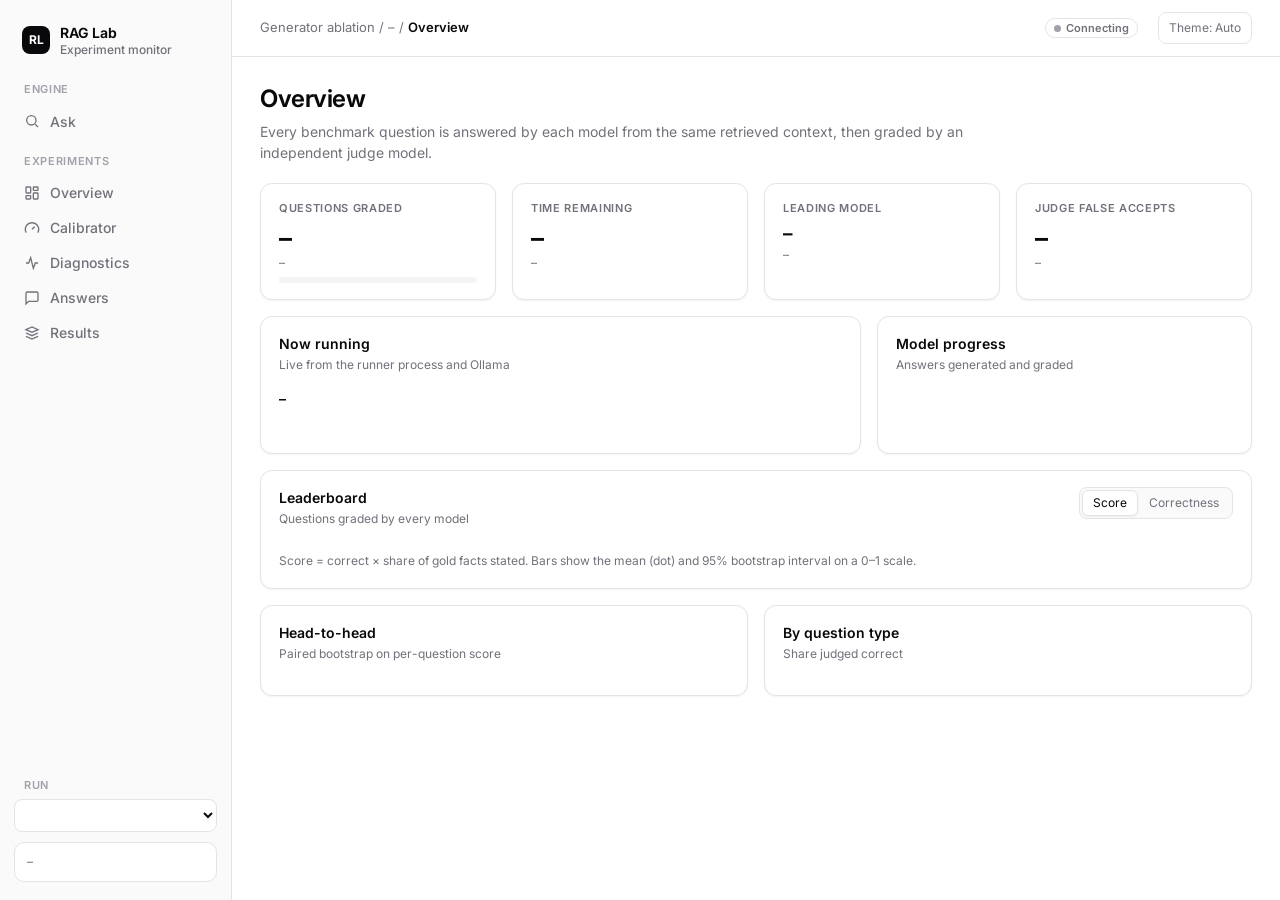
==== commit 09e771ab: "feat(eval): attribute every wrong answer to retrieval, context or generation "The RAG system gives w" ====
--- a/static/ablation.html
+++ b/static/ablation.html
@@ -19,6 +19,7 @@
       <div class="nav-label" style="margin-top:14px">Experiments</div>
       <a href="#overview" data-view="overview"><svg viewBox="0 0 24 24" fill="none" stroke="currentColor" stroke-width="2" aria-hidden="true"><rect x="3" y="3" width="7" height="9" rx="1"/><rect x="14" y="3" width="7" height="5" rx="1"/><rect x="14" y="12" width="7" height="9" rx="1"/><rect x="3" y="16" width="7" height="5" rx="1"/></svg>Overview</a>
       <a href="#calibrator" data-view="calibrator"><svg viewBox="0 0 24 24" fill="none" stroke="currentColor" stroke-width="2" aria-hidden="true"><path d="M12 14l4-4"/><path d="M3.3 19a10 10 0 1 1 17.4 0"/></svg>Calibrator</a>
+      <a href="#diagnostics" data-view="diagnostics"><svg viewBox="0 0 24 24" fill="none" stroke="currentColor" stroke-width="2" aria-hidden="true"><path d="M3 12h4l3-8 4 16 3-8h4"/></svg>Diagnostics</a>
       <a href="#answers" data-view="answers"><svg viewBox="0 0 24 24" fill="none" stroke="currentColor" stroke-width="2" aria-hidden="true"><path d="M21 15a2 2 0 0 1-2 2H7l-4 4V5a2 2 0 0 1 2-2h14a2 2 0 0 1 2 2z"/></svg>Answers</a>
       <a href="#results" data-view="results"><svg viewBox="0 0 24 24" fill="none" stroke="currentColor" stroke-width="2" aria-hidden="true"><path d="M3 7l9-4 9 4-9 4z"/><path d="M3 12l9 4 9-4"/><path d="M3 17l9 4 9-4"/></svg>Results</a>
     </nav>
@@ -119,6 +120,37 @@
         </div>
       </section>
 
+      <!-- DIAGNOSTICS -->
+      <section class="view" id="view-diagnostics" hidden>
+        <div class="page-head"><h1>Diagnostics</h1><p>When an answer is wrong, was it retrieval or generation? For every question the judge checks which gold facts actually reached the model's context; each wrong answer is then traced back to the stage where the evidence was lost.</p></div>
+        <div id="diag-missing" class="card empty" hidden>Waiting for the first context checks from the running comparison.</div>
+        <div id="diag-body">
+          <div class="grid kpis">
+            <div class="card kpi"><div class="kpi-label">Context fact recall</div><div class="kpi-value num" id="d-cfr">–</div><div class="kpi-caption">average share of gold facts present in the model's context</div></div>
+            <div class="card kpi"><div class="kpi-label">Evidence reached the model</div><div class="kpi-value num" id="d-evidence">–</div><div class="kpi-caption" id="d-evidence-cap">–</div></div>
+            <div class="card kpi"><div class="kpi-label">Context judge false positives</div><div class="kpi-value num" id="d-fp">–</div><div class="kpi-caption" id="d-fp-cap">facts credited to another question's context (ideal 0%)</div></div>
+            <div class="card kpi"><div class="kpi-label">Questions diagnosed</div><div class="kpi-value num" id="d-n">–</div><div class="kpi-caption">graded by every model and context-checked</div></div>
+          </div>
+          <div class="card mt">
+            <div class="card-head"><div><h2>Where answers fail</h2><p>Each model's answers, split by the stage that lost the evidence</p></div></div>
+            <div class="card-body"><div id="d-bars"></div><div class="legend" id="d-legend"></div>
+              <div class="table-wrap mt"><table id="d-table"></table></div></div>
+          </div>
+          <div class="card mt">
+            <div class="card-head"><div><h2>How a wrong answer is classified</h2><p>Walking the pipeline backwards from the generator</p></div></div>
+            <div class="card-body small">
+              <ol style="margin:0;padding-left:18px;line-height:1.9">
+                <li><b>Missed abstention</b>: an unanswerable question received an answer instead of "not found".</li>
+                <li><b>Generation error</b>: at least <span id="d-threshold">50%</span> of the gold facts were in the context, yet the answer was wrong. <span class="muted">Fix the prompt or the model.</span></li>
+                <li><b>Context loss</b>: every gold document was retrieved, but its facts did not reach the prompt. <span class="muted">Fix chunking or context assembly.</span></li>
+                <li><b>Retrieval miss</b>: a gold document was not retrieved. <span class="muted">Fix retrieval or reranking.</span></li>
+              </ol>
+              <p class="note">Correct answers given without the evidence in context are counted separately: they come from the model's own knowledge or judge leniency.</p>
+            </div>
+          </div>
+        </div>
+      </section>
+
       <!-- ANSWERS -->
       <section class="view" id="view-answers" hidden>
         <div class="page-head"><h1>Answers</h1><p>The most recent questions, every model's answer side by side with the judge's verdict.</p></div>
@@ -127,6 +159,7 @@
             <button type="button" data-filter="all" aria-pressed="true">All</button>
             <button type="button" data-filter="disagree" aria-pressed="false">Models disagree</button>
             <button type="button" data-filter="wrong" aria-pressed="false">Any incorrect</button>
+            <button type="button" data-filter="generation" aria-pressed="false">Generation errors</button>
             <button type="button" data-filter="pending" aria-pressed="false">Awaiting judge</button>
           </div>
           <input class="search" id="feed-search" type="search" placeholder="Search questions or answers" aria-label="Search answers">
@@ -147,7 +180,7 @@
 <script>
 const POLL_MS = 4000, CAL_POLL_MS = 30000;
 const SERIES = ['var(--series-1)', 'var(--series-2)', 'var(--series-3)'];
-const VIEWS = { overview: 'Overview', calibrator: 'Calibrator', answers: 'Answers', results: 'Results' };
+const VIEWS = { overview: 'Overview', calibrator: 'Calibrator', diagnostics: 'Diagnostics', answers: 'Answers', results: 'Results' };
 const $ = (id) => document.getElementById(id);
 const esc = (s) => String(s ?? '').replace(/[&<>"']/g, c => ({ '&': '&amp;', '<': '&lt;', '>': '&gt;', '"': '&quot;', "'": '&#39;' }[c]));
 const short = (m) => m.split('/').pop();
@@ -227,7 +260,7 @@
   if (!status) return;
   const models = Object.keys(status.manifest.candidates);
   models.forEach((m, i) => { colorOf[m] = SERIES[i] || 'var(--faint)'; });
-  renderChrome(); renderOverview(models); renderFeed(models);
+  renderChrome(); renderOverview(models); renderDiagnostics(models); renderFeed(models);
 }
 
 /* ---------- chrome ---------- */
@@ -446,6 +479,40 @@
   bindTips($('routes'));
 }
 
+/* ---------- diagnostics ---------- */
+const OUTCOMES = [
+  ['correct', 'Correct', 'var(--good)'], ['generation_error', 'Generation error', 'var(--out-gen)'],
+  ['context_loss', 'Context loss', 'var(--out-ctx)'], ['retrieval_miss', 'Retrieval miss', 'var(--out-ret)'],
+  ['missed_abstention', 'Missed abstention', 'var(--out-abs)'], ['ungraded', 'Ungraded', 'var(--out-none)'],
+];
+const OUTCOME_LABEL = Object.fromEntries(OUTCOMES.map(([k, label]) => [k, label]));
+function renderDiagnostics(models) {
+  const a = status.summary.attribution;
+  $('diag-missing').hidden = !!a; $('diag-body').hidden = !a;
+  if (!a) return;
+  $('d-cfr').textContent = pct(a.context_fact_recall);
+  $('d-evidence').textContent = pct(a.evidence_in_context_rate);
+  $('d-evidence-cap').textContent = `questions with ≥${pct(a.evidence_threshold)} of gold facts in context`;
+  $('d-fp').textContent = a.context_judge_false_positive_rate == null ? '–' : pct(a.context_judge_false_positive_rate);
+  if (a.context_controls) $('d-fp-cap').textContent = `facts credited to another question's context · n=${a.context_controls} (ideal 0%)`;
+  $('d-n').textContent = a.questions;
+  $('d-threshold').textContent = pct(a.evidence_threshold);
+  const shown = OUTCOMES.filter(([k]) => models.some(m => a.models[m]?.outcomes[k]));
+  $('d-bars').innerHTML = models.filter(m => a.models[m]).map(m => {
+    const o = a.models[m].outcomes, total = Object.values(o).reduce((x, y) => x + y, 0) || 1;
+    return `<div class="outcome-row"><div class="model-cell"><span class="swatch" style="background:${colorOf[m]}"></span>${esc(short(m))}</div>
+      <div class="stack">${shown.filter(([k]) => o[k]).map(([k, label, color]) => `<div tabindex="0" style="width:${100 * o[k] / total}%;background:${color}" data-tip="<b>${esc(short(m))}: ${label}</b>${o[k]} of ${total} questions (${pct(o[k] / total)})"></div>`).join('')}</div>
+      <div class="num small muted right">${pct(o.correct / total)} ok</div></div>`;
+  }).join('');
+  bindTips($('d-bars'));
+  $('d-legend').innerHTML = shown.map(([, label, color]) => `<span><span class="swatch" style="background:${color}"></span>${label}</span>`).join('');
+  $('d-table').innerHTML = `<thead><tr><th>Model</th>${shown.map(([, label]) => `<th class="right">${label}</th>`).join('')}<th class="right">Correct without evidence</th></tr></thead><tbody>` +
+    models.filter(m => a.models[m]).map(m => {
+      const o = a.models[m].outcomes, total = Object.values(o).reduce((x, y) => x + y, 0) || 1;
+      return `<tr><td><div class="model-cell"><span class="swatch" style="background:${colorOf[m]}"></span>${esc(short(m))}</div></td>${shown.map(([k]) => `<td class="right num">${o[k]} <span class="faint">(${pct(o[k] / total)})</span></td>`).join('')}<td class="right num">${a.models[m].correct_without_evidence}</td></tr>`;
+    }).join('') + '</tbody>';
+}
+
 /* ---------- answers ---------- */
 document.querySelectorAll('[data-filter]').forEach(b => b.addEventListener('click', () => {
   feedFilter = b.dataset.filter;
@@ -462,6 +529,7 @@
     if (feedFilter === 'disagree' && !(verdicts.length > 1 && new Set(verdicts.map(v => v.correct)).size > 1)) return false;
     if (feedFilter === 'wrong' && !verdicts.some(v => !v.correct)) return false;
     if (feedFilter === 'pending' && verdicts.length === Object.keys(item.answers).length) return false;
+    if (feedFilter === 'generation' && !verdicts.some(v => v.outcome === 'generation_error')) return false;
     if (query && !(item.question + ' ' + Object.values(item.answers).map(a => a.answer).join(' ')).toLowerCase().includes(query)) return false;
     return true;
   });
@@ -473,12 +541,13 @@
       const head = `<span class="swatch" style="background:${colorOf[m]}"></span>${esc(short(m))}`;
       if (!a) return `<div class="answer"><div class="answer-head">${head}<span class="badge">Waiting</span></div></div>`;
       const v = a.verdict;
-      const badge = !v ? '<span class="badge">Awaiting judge</span>' : v.correct ? '<span class="badge ok">✓ Correct</span>' : '<span class="badge bad">✕ Incorrect</span>';
+      const badge = !v ? '<span class="badge">Awaiting judge</span>' : v.correct ? '<span class="badge ok">✓ Correct</span>'
+        : `<span class="badge bad">✕ ${v.outcome && v.outcome !== 'ungraded' ? esc(OUTCOME_LABEL[v.outcome]) : 'Incorrect'}</span>`;
       return `<div class="answer"><div class="answer-head">${head}${badge}</div><p>${esc(a.answer)}</p>
         <div class="answer-foot num">${v ? `${v.facts_present}/${v.facts_total} facts · ` : ''}${Math.round(a.seconds)} s${a.cut_off ? ' · cut off at token limit' : ''}</div></div>`;
     }).join('');
     return `<article class="card item${fresh ? ' fresh' : ''}">
-      <div class="item-head"><span class="chip">${esc(item.category.replaceAll('_', ' '))}</span><span>${esc(item.question_id)}</span><span>· retrieval recall ${item.recall_at_k == null ? 'n/a' : fix(item.recall_at_k)}</span></div>
+      <div class="item-head"><span class="chip">${esc(item.category.replaceAll('_', ' '))}</span><span>${esc(item.question_id)}</span><span>· retrieval recall ${item.recall_at_k == null ? 'n/a' : fix(item.recall_at_k)}</span>${item.evidence_share == null ? '' : `<span>· gold facts in context ${pct(item.evidence_share)}</span>`}</div>
       <h3>${esc(item.question)}</h3><div class="answers">${cols}</div>
       <details data-qid="${esc(item.question_id)}"${openGold.has(item.question_id) ? ' open' : ''}><summary>Gold answer</summary><p>${esc(item.gold_answer)}</p></details></article>`;
   }).join('') : '<div class="card empty">No answers match this filter.</div>';
--- a/static/app.css
+++ b/static/app.css
@@ -7,6 +7,7 @@
   /* routing tracks: neutral steps, always labelled; model colors stay reserved for models */
   --track-fast:#52525b; --track-corrective:#a1a1aa; --track-abstain:#d4d4d8;
   --good:#0ca30c; --critical:#d03b3b; --shadow:0 1px 2px #0000000d;
+  --out-gen:#9f1239; --out-ctx:#e11d48; --out-ret:#fda4af; --out-abs:#a1a1aa; --out-none:#e4e4e7;
   color-scheme:light;
 }
 @media (prefers-color-scheme: dark) {
@@ -16,9 +17,11 @@
     --series-1:#3987e5; --series-2:#d95926; --series-3:#199e70;
     --track-fast:#d4d4d8; --track-corrective:#71717a; --track-abstain:#3f3f46;
     --shadow:none; color-scheme:dark;
+    --out-gen:#fda4af; --out-ctx:#f43f5e; --out-ret:#9f1239; --out-abs:#71717a; --out-none:#3f3f46;
   }
 }
 :root[data-theme="dark"] {
+  --out-gen:#fda4af; --out-ctx:#f43f5e; --out-ret:#9f1239; --out-abs:#71717a; --out-none:#3f3f46;
   --bg:#09090b; --bg-subtle:#0c0c0e; --card:#111113; --hover:#18181b; --border:#27272a; --grid:#1f1f23;
   --text:#fafafa; --muted:#a1a1aa; --faint:#71717a; --accent:#2dd4bf;
   --series-1:#3987e5; --series-2:#d95926; --series-3:#199e70;
@@ -169,3 +172,9 @@
   .answers { grid-template-columns:1fr }
 }
 @media (max-width:520px) { .kpis { grid-template-columns:1fr } .updated { display:none } }
+
+/* outcome stacked bars (Diagnostics) */
+.stack { display:flex; height:22px; border-radius:6px; overflow:hidden; gap:2px }
+.stack > div { min-width:2px }
+.outcome-row { display:grid; grid-template-columns:180px minmax(0,1fr) 64px; gap:12px; align-items:center; margin:10px 0 }
+@media (max-width:640px) { .outcome-row { grid-template-columns:1fr } }
